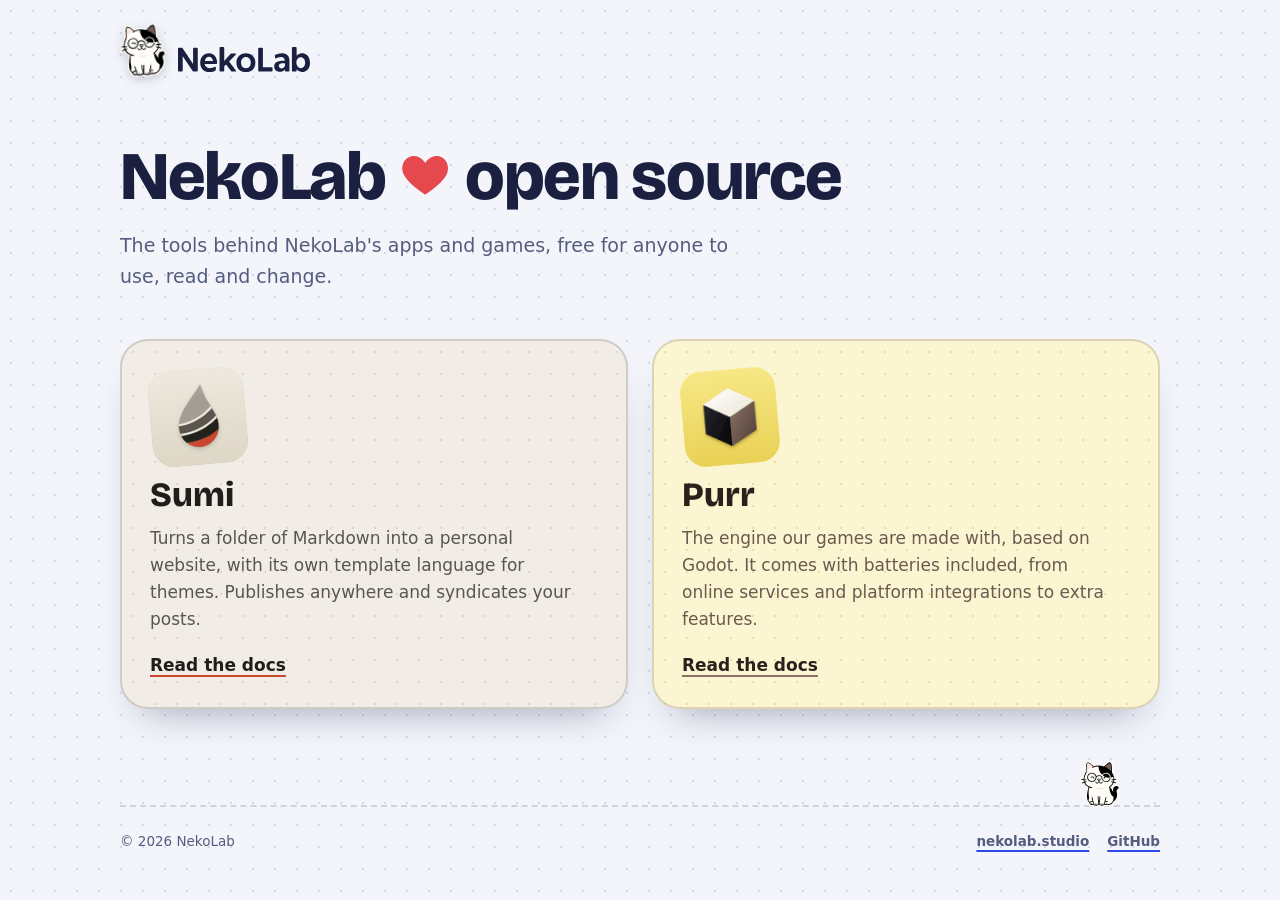
==== index.html @ dcd98b61 "Initial commit" ====
<!doctype html>
<html lang="en">
  <head>
    <meta charset="utf-8">
    <meta name="viewport" content="width=device-width, initial-scale=1">
    <title>Open source | NekoLab</title>
    <meta name="description" content="The open source tools behind NekoLab's apps and games.">
    <meta name="theme-color" content="#f3f5fb" media="(prefers-color-scheme: light)">
    <meta name="theme-color" content="#14172b" media="(prefers-color-scheme: dark)">
    <link rel="icon" href="/favicon.ico">
    <link rel="stylesheet" href="/styles.css">
  </head>
  <body>
    <div class="wrap">
      <header class="site-header">
        <a class="brand" href="https://nekolab.studio" aria-label="NekoLab home">
          <img class="brand-cat" src="/assets/nekolab-cat.svg" alt="" width="46" height="53">
          <svg class="wordmark" viewBox="62.7 939.4 898.6 171.5" aria-hidden="true">
          <path d="M197.24,950.63v150.06c0,3.18-2.58,5.76-5.76,5.76h-23.05c-1.97,0-3.82-.97-4.94-2.6l-68.84-100.62v97.47c0,3.17-2.57,5.76-5.76,5.76h-20.43c-3.19,0-5.76-2.58-5.76-5.76v-150.06c0-3.18,2.58-5.76,5.76-5.76h19.73c2.3,0,4.44,1.15,5.72,3.05l71.36,106.7v-104c0-3.18,2.58-5.76,5.76-5.76h20.44c3.18,0,5.76,2.58,5.76,5.76Z"/>
          <path d="M701.19,1078.07h-60.49v-127.7c0-3.18-2.58-5.76-5.76-5.76h-20.44c-3.18,0-5.76,2.58-5.76,5.76v150.31c0,3.18,2.58,5.76,5.76,5.76h86.69c2.88,0,5.22-2.34,5.22-5.22v-17.94c0-2.88-2.34-5.22-5.22-5.22Z"/>
          <path d="M907.88,981.83c-22.26,0-37.63,18.53-37.63,18.53v-54.63c0-3.19-2.57-5.76-5.76-5.76h-20.43c-3.19,0-5.76,2.57-5.76,5.76v154.96c0,3.17,2.57,5.76,5.76,5.76h20.43c3.19,0,5.76-2.58,5.76-5.76v-9.05c10.64,13.23,26.11,17.47,38.26,17.47,16.69,0,52.77-11.54,52.77-61.34s-31.13-65.94-53.4-65.94ZM899.28,1083.61c-12.08,0-24.65-8.53-29.03-25.1-1.07-3.96-1.65-8.39-1.65-13.25s.59-9.38,1.65-13.29c4.26-16.01,16.16-23.38,26.22-23.38,19.64,0,31.8,15.15,31.8,37.78s-14.04,37.24-29,37.24Z"/>
          <path d="M770.03,981.52c-23.39,0-39.54,9.31-44.84,12.84-1.18.79-1.88,2.12-1.88,3.54v15.28c0,3.19,3.38,5.26,6.21,3.79,7.3-3.8,20.19-9.26,34.01-9.26,16.06,0,23.88,5.86,26.72,25.34-.1,0-40.95-2.04-58.48,9.39-17.56,11.44-19.8,41.91-2.41,57.4,16.26,14.49,48.02,10.01,62.21-7.39v8.67c0,2.94,2.38,5.31,5.31,5.31h19.24c2.94,0,5.31-2.38,5.31-5.31v-71.38c0-33.21-22.53-48.22-51.39-48.22ZM766.27,1085.27c-19.37,0-25.05-29.2-2.49-33.63,10.56-2.07,20.34-1.39,27.75-.07.02,1.47.04,2.97.04,4.54v3.28c0,5.77-1.81,11.45-5.38,15.99-3.9,4.95-10.23,9.89-19.91,9.89Z"/>
          <path d="M524.98,981.52c-39.73,0-64.41,27.97-64.41,62.68s19.24,66.65,64.41,66.65,64.41-31.95,64.41-66.65-24.68-62.68-64.41-62.68ZM524.98,1084.14c-23.09,0-32.93-18.75-32.93-39.12s12.62-36.79,32.93-36.79,32.93,16.42,32.93,36.79-9.84,39.12-32.93,39.12Z"/>
          <path d="M273.16,981.61c-36.66,1.72-59.26,29-59.26,62.59s18.81,66.65,62.97,66.65c17.89,0,31.62-5.26,41.63-13.81,1.17-1,1.87-2.46,1.87-4v-14.43c0-3.64-3.9-5.96-7.09-4.21-7.21,3.98-19.39,9.13-34.07,9.13-21.89,0-32.37-16.07-35.33-28.08h78.39c3.74,0,6.83-2.96,6.94-6.69.85-27.59-13.38-67.15-56.04-67.15ZM245.22,1035.01c2.4-16.86,12.65-29.45,27.94-29.45s25.53,12.59,27.93,29.45h-55.87Z"/>
          <path d="M458.2,1100.66l-47.82-63.08,46.36-46.36c2.87-2.87.84-7.79-3.23-7.79h-28.68c-1.32,0-2.57.57-3.44,1.56l-43.98,50.35v-90.21c0-3.18-2.58-5.76-5.76-5.76h-20.44c-3.18,0-5.76,2.58-5.76,5.76v155.54c0,3.18,2.58,5.76,5.76,5.76h20.44c3.18,0,5.76-2.58,5.76-5.76v-30.14l12.69-12.69,34.59,47.12c.68.93,1.76,1.47,2.91,1.47h27.73c2.98,0,4.67-3.41,2.87-5.78Z"/>
        </svg>
        </a>
      </header>

      <main class="view">
        <section class="intro">
          <h1>NekoLab <span class="heart"><svg viewBox="0 0 24 24" aria-hidden="true"><path d="M12 21s-7.5-4.6-9.6-9.2C.9 8.3 3 4 7 4c2.2 0 3.7 1.3 5 3 1.3-1.7 2.8-3 5-3 4 0 6.1 4.3 4.6 7.8C19.5 16.4 12 21 12 21z"/></svg><span class="visually-hidden">loves</span></span> open source</h1>
          <p class="lede">The tools behind NekoLab's apps and games, free for anyone to use, read and change.</p>
        </section>

        <section class="block" aria-label="Projects">
          <div class="doors">
            <a class="door brand-sumi" href="/sumi/">
              <div class="door-top">
                <picture>
                  <source srcset="/assets/sumi-dark.png" media="(prefers-color-scheme: dark)">
                  <img class="door-icon" src="/assets/sumi.png" alt="" width="96" height="96">
                </picture>
              </div>
              <h2>Sumi</h2>
              <p>Turns a folder of Markdown into a personal website, with its own template language for themes. Publishes anywhere and syndicates your posts.</p>
              <span class="link">Read the docs</span>
            </a>

            <a class="door brand-purr" href="/purr/">
              <div class="door-top">
                <img class="door-icon" src="/assets/purr.svg" alt="" width="96" height="96">
              </div>
              <h2>Purr</h2>
              <p>The engine our games are made with, based on Godot. It comes with batteries included, from online services and platform integrations to extra features.</p>
              <span class="link">Read the docs</span>
            </a>
          </div>
        </section>
      </main>

      <footer class="footer-bar">
        <img class="footer-cat" src="/assets/nekolab-cat.svg" alt="" width="40" height="46">
        <div>© <span id="year">2026</span> NekoLab</div>
        <div class="footer-links">
          <a class="link" href="https://nekolab.studio">nekolab.studio</a>
          <a class="link" href="https://github.com/NekoLabStudio">GitHub</a>
        </div>
      </footer>
    </div>
    <script>document.getElementById("year").textContent = new Date().getFullYear();</script>
  </body>
</html>
---- styles.css ----
/*
  NekoLab open source.
  The studio's dot-grid lab notebook: ink and ballpoint blue with a yellow
  highlighter, titles in Bricolage Grotesque. Each project is a door into its
  own colours: Sumi's washi and vermilion, Purr's yellow tile and cocoa.
*/

@font-face {
  /* SIL Open Font License 1.1, see assets/bricolage-grotesque-OFL.txt. */
  font-family: "Bricolage Grotesque";
  src: url("assets/bricolage-grotesque.woff2") format("woff2");
  font-weight: 200 800;
  font-display: swap;
}

:root {
  color-scheme: light;
  --paper: #f3f5fb;
  --dots: #d3d9e9;
  --ink: #1b2040;
  --soft: #555c7e;
  --pen: #2f49e8;
  --marker: #ffe14a;
  --line: rgba(27, 32, 64, 0.16);
  --shadow: rgba(27, 32, 64, 0.45);
  --display: "Bricolage Grotesque", system-ui, sans-serif;
  --body: system-ui, -apple-system, "Segoe UI", Roboto, Helvetica, Arial, sans-serif;
  --ease: cubic-bezier(.2, .8, .2, 1);
}

@media (prefers-color-scheme: dark) {
  :root {
    color-scheme: dark;
    --paper: #14172b;
    --dots: #272c4b;
    --ink: #eef0fa;
    --soft: #a6accb;
    --pen: #9dadff;
    --marker: #6a5d14;
    --line: rgba(238, 240, 250, 0.18);
    --shadow: rgba(0, 0, 0, 0.6);
  }
}

/* Project colours. A brand class swaps the same tokens the studio uses. */
.brand-sumi {
  --paper: #f1ede6;
  --dots: #ddd6c9;
  --ink: #1f1e1b;
  --soft: #5a564f;
  --pen: #c8462c;
  --marker: #f3cdbf;
  --line: rgba(31, 30, 27, 0.16);
}

.brand-purr {
  --paper: #fcf5d2;
  --dots: #eadf9f;
  --ink: #2b211c;
  --soft: #6b5a50;
  --pen: #8a7266;
  --marker: #f7e886;
  --line: rgba(43, 33, 28, 0.16);
}

@media (prefers-color-scheme: dark) {
  .brand-sumi {
    --paper: #191816;
    --dots: #2b2926;
    --ink: #ece8e0;
    --soft: #a19c94;
    --pen: #e4694d;
    --marker: #6b2c1f;
    --line: rgba(236, 232, 224, 0.16);
  }

  .brand-purr {
    --paper: #1f1b12;
    --dots: #343020;
    --ink: #f6efd9;
    --soft: #c4b8a3;
    --pen: #e9d155;
    --marker: #5e5214;
    --line: rgba(246, 239, 217, 0.16);
  }
}

* { box-sizing: border-box; }

body {
  margin: 0;
  color: var(--ink);
  background:
    radial-gradient(var(--dots) 1.1px, transparent 1.3px) 0 0 / 22px 22px,
    var(--paper);
  font-family: var(--body);
  font-size: 17px;
  line-height: 1.6;
  -webkit-font-smoothing: antialiased;
}

img, svg { display: block; max-width: 100%; height: auto; }

a { color: inherit; }

h1, h2 {
  margin: 0;
  font-family: var(--display);
  font-weight: 800;
  line-height: 1.05;
  text-wrap: balance;
}

h1 { font-size: clamp(40px, 6.4vw, 68px); letter-spacing: -0.02em; }

p { margin: 0; }

:focus-visible {
  outline: 3px solid var(--pen);
  outline-offset: 3px;
  border-radius: 6px;
}

.wrap {
  max-width: 1080px;
  margin: 0 auto;
  padding: 24px 20px 48px;
}

/* Text links get a swipe of highlighter on hover. */
.link {
  font-weight: 650;
  text-decoration: underline;
  text-decoration-color: var(--pen);
  text-decoration-thickness: 2px;
  text-underline-offset: 4px;
  background: linear-gradient(var(--marker), var(--marker)) no-repeat 0 88% / 0% 42%;
  transition: background-size 0.3s var(--ease);
}

.link:hover,
.door:hover .link {
  background-size: 100% 42%;
}

/* ---------- Header ---------- */

.site-header { padding-bottom: 40px; }

.brand {
  display: inline-flex;
  align-items: flex-end;
  gap: 12px;
  text-decoration: none;
}

.brand-cat {
  width: 46px;
  transform: rotate(-4deg);
  filter: drop-shadow(0 3px 5px rgba(27, 32, 64, 0.2));
  transition: transform 0.4s var(--ease);
}

.brand:hover .brand-cat { transform: rotate(4deg) scale(1.06); }

/* The logo's own lettering, inked in the page's colour. */
.wordmark {
  width: 132px;
  margin-bottom: 5px;
  fill: currentColor;
}

/* ---------- Page ---------- */

.view {
  display: grid;
  gap: 48px;
}

.intro {
  display: grid;
  gap: 18px;
  padding-top: 16px;
}

/* "loves", as a heart that beats now and then. */
.heart {
  display: inline-block;
  width: 0.8em;
  height: 0.8em;
  vertical-align: -0.04em;
  color: #e5484d;
}

.heart svg {
  width: 100%;
  height: 100%;
  fill: currentColor;
  animation: heartbeat 6s ease-in-out infinite;
}

@media (prefers-color-scheme: dark) {
  .heart { color: #ff6b72; }
}

/* Two quick beats, then a long rest. */
@keyframes heartbeat {
  0%, 12%, 100% { transform: scale(1); }
  4% { transform: scale(1.14); }
  8% { transform: scale(1.08); }
}

.visually-hidden {
  position: absolute;
  width: 1px;
  height: 1px;
  overflow: hidden;
  clip-path: inset(50%);
  white-space: nowrap;
}

.lede {
  max-width: 54ch;
  font-size: 19px;
  color: var(--soft);
}

/* ---------- Project doors ---------- */

.doors {
  display: grid;
  grid-template-columns: repeat(2, 1fr);
  gap: 24px;
}

.door {
  display: grid;
  grid-template-rows: 1fr auto auto auto;
  justify-items: start;
  gap: 12px;
  min-height: 340px;
  padding: 28px;
  border: 2px solid var(--line);
  border-radius: 28px;
  color: var(--ink);
  background:
    radial-gradient(var(--dots) 1.1px, transparent 1.3px) 0 0 / 22px 22px,
    var(--paper);
  box-shadow: 0 22px 40px -24px var(--shadow);
  text-decoration: none;
  transition: transform 0.4s var(--ease), box-shadow 0.4s var(--ease);
}

.door:hover {
  transform: translateY(-5px) rotate(-0.6deg);
  box-shadow: 0 30px 48px -24px var(--shadow);
}

.door + .door:hover { transform: translateY(-5px) rotate(0.6deg); }

.door-top {
  display: flex;
  align-items: flex-start;
  justify-content: space-between;
  gap: 16px;
  width: 100%;
}

.door-icon {
  width: 96px;
  border-radius: 22px;
  transform: rotate(-5deg);
  transition: transform 0.4s var(--ease);
}

.door:hover .door-icon { transform: rotate(0deg) scale(1.05); }

.door h2 { font-size: 34px; }

.door p {
  max-width: 40ch;
  color: var(--soft);
}

.door .link { margin-top: 6px; }

/* ---------- Footer ---------- */

.footer-bar {
  position: relative;
  display: flex;
  flex-wrap: wrap;
  align-items: flex-end;
  justify-content: space-between;
  gap: 12px 24px;
  margin-top: 96px;
  padding-top: 24px;
  border-top: 2px dashed var(--line);
  color: var(--soft);
  font-size: 13.5px;
}

/* The cat supervising QA, sitting on the footer line. */
.footer-cat {
  position: absolute;
  right: 40px;
  bottom: 100%;
  width: 40px;
}

.footer-links {
  display: flex;
  flex-wrap: wrap;
  gap: 18px;
}

/* ---------- Small screens ---------- */

@media (max-width: 760px) {
  .doors { grid-template-columns: 1fr; }
  .door { min-height: 0; }
}

@media (prefers-reduced-motion: reduce) {
  * { transition: none !important; animation: none !important; }
}
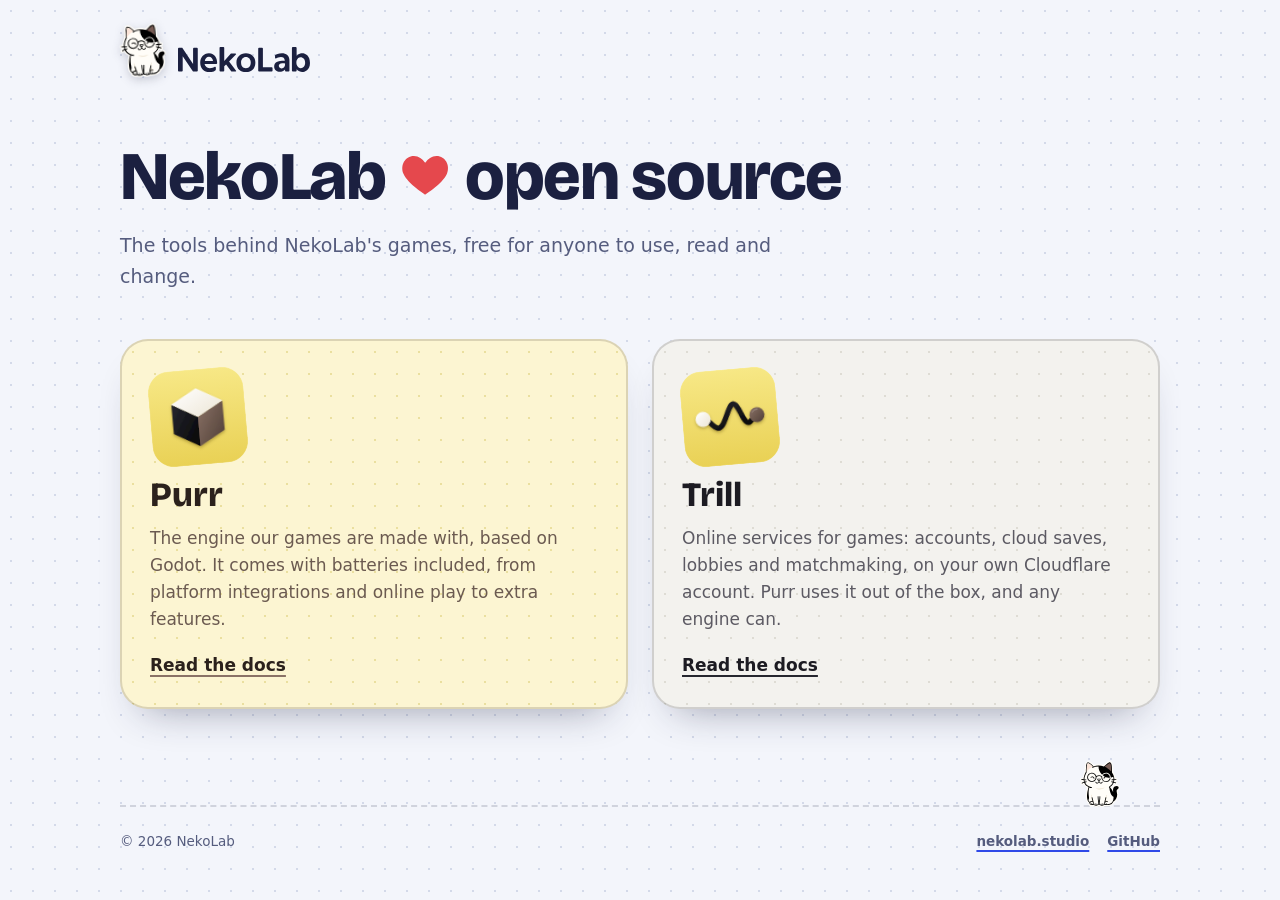
==== commit bf9276f1: "Add Trill, remove Sumi" ====
--- a/index.html
+++ b/index.html
@@ -4,7 +4,7 @@
     <meta charset="utf-8">
     <meta name="viewport" content="width=device-width, initial-scale=1">
     <title>Open source | NekoLab</title>
-    <meta name="description" content="The open source tools behind NekoLab's apps and games.">
+    <meta name="description" content="The open source tools behind NekoLab's games.">
     <meta name="theme-color" content="#f3f5fb" media="(prefers-color-scheme: light)">
     <meta name="theme-color" content="#14172b" media="(prefers-color-scheme: dark)">
     <link rel="icon" href="/favicon.ico">
@@ -30,29 +30,26 @@
       <main class="view">
         <section class="intro">
           <h1>NekoLab <span class="heart"><svg viewBox="0 0 24 24" aria-hidden="true"><path d="M12 21s-7.5-4.6-9.6-9.2C.9 8.3 3 4 7 4c2.2 0 3.7 1.3 5 3 1.3-1.7 2.8-3 5-3 4 0 6.1 4.3 4.6 7.8C19.5 16.4 12 21 12 21z"/></svg><span class="visually-hidden">loves</span></span> open source</h1>
-          <p class="lede">The tools behind NekoLab's apps and games, free for anyone to use, read and change.</p>
+          <p class="lede">The tools behind NekoLab's games, free for anyone to use, read and change.</p>
         </section>
 
         <section class="block" aria-label="Projects">
           <div class="doors">
-            <a class="door brand-sumi" href="/sumi/">
-              <div class="door-top">
-                <picture>
-                  <source srcset="/assets/sumi-dark.png" media="(prefers-color-scheme: dark)">
-                  <img class="door-icon" src="/assets/sumi.png" alt="" width="96" height="96">
-                </picture>
-              </div>
-              <h2>Sumi</h2>
-              <p>Turns a folder of Markdown into a personal website, with its own template language for themes. Publishes anywhere and syndicates your posts.</p>
-              <span class="link">Read the docs</span>
-            </a>
-
             <a class="door brand-purr" href="/purr/">
               <div class="door-top">
                 <img class="door-icon" src="/assets/purr.svg" alt="" width="96" height="96">
               </div>
               <h2>Purr</h2>
-              <p>The engine our games are made with, based on Godot. It comes with batteries included, from online services and platform integrations to extra features.</p>
+              <p>The engine our games are made with, based on Godot. It comes with batteries included, from platform integrations and online play to extra features.</p>
+              <span class="link">Read the docs</span>
+            </a>
+
+            <a class="door brand-trill" href="/trill/">
+              <div class="door-top">
+                <img class="door-icon" src="/assets/trill.svg" alt="" width="96" height="96">
+              </div>
+              <h2>Trill</h2>
+              <p>Online services for games: accounts, cloud saves, lobbies and matchmaking, on your own Cloudflare account. Purr uses it out of the box, and any engine can.</p>
               <span class="link">Read the docs</span>
             </a>
           </div>
--- a/styles.css
+++ b/styles.css
@@ -2,7 +2,7 @@
   NekoLab open source.
   The studio's dot-grid lab notebook: ink and ballpoint blue with a yellow
   highlighter, titles in Bricolage Grotesque. Each project is a door into its
-  own colours: Sumi's washi and vermilion, Purr's yellow tile and cocoa.
+  own colours: Purr's yellow tile and cocoa, Trill's cream and ink.
 */
 
 @font-face {
@@ -43,16 +43,6 @@
 }
 
 /* Project colours. A brand class swaps the same tokens the studio uses. */
-.brand-sumi {
-  --paper: #f1ede6;
-  --dots: #ddd6c9;
-  --ink: #1f1e1b;
-  --soft: #5a564f;
-  --pen: #c8462c;
-  --marker: #f3cdbf;
-  --line: rgba(31, 30, 27, 0.16);
-}
-
 .brand-purr {
   --paper: #fcf5d2;
   --dots: #eadf9f;
@@ -63,17 +53,17 @@
   --line: rgba(43, 33, 28, 0.16);
 }
 
+.brand-trill {
+  --paper: #f3f2ee;
+  --dots: #dedcd4;
+  --ink: #1c1b22;
+  --soft: #5c5a63;
+  --pen: #26272f;
+  --marker: #f7e886;
+  --line: rgba(28, 27, 34, 0.16);
+}
+
 @media (prefers-color-scheme: dark) {
-  .brand-sumi {
-    --paper: #191816;
-    --dots: #2b2926;
-    --ink: #ece8e0;
-    --soft: #a19c94;
-    --pen: #e4694d;
-    --marker: #6b2c1f;
-    --line: rgba(236, 232, 224, 0.16);
-  }
-
   .brand-purr {
     --paper: #1f1b12;
     --dots: #343020;
@@ -82,6 +72,16 @@
     --pen: #e9d155;
     --marker: #5e5214;
     --line: rgba(246, 239, 217, 0.16);
+  }
+
+  .brand-trill {
+    --paper: #18171c;
+    --dots: #2a2930;
+    --ink: #f3f2ee;
+    --soft: #a9a7ae;
+    --pen: #e9d155;
+    --marker: #4a4416;
+    --line: rgba(243, 242, 238, 0.16);
   }
 }
 
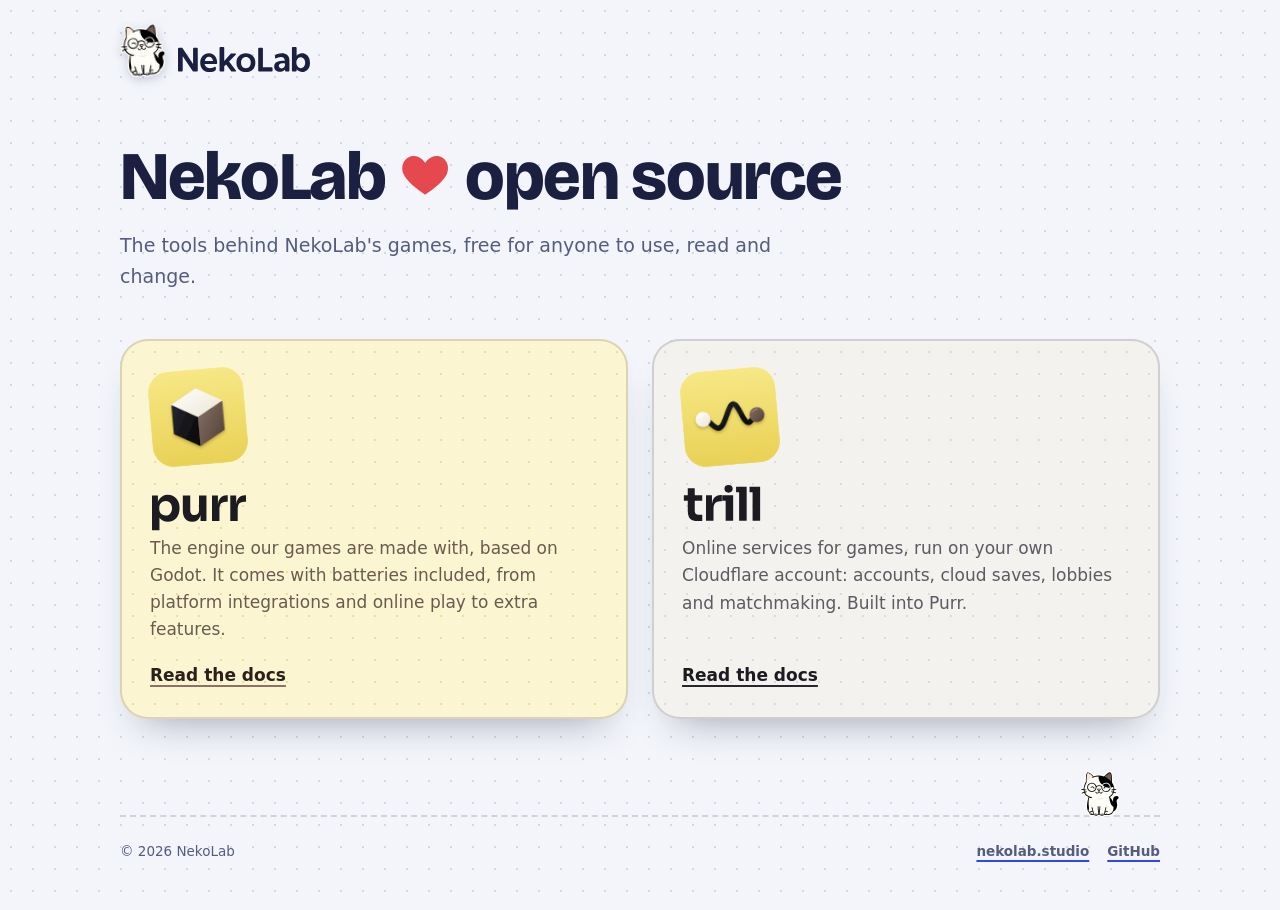
==== commit 519405e4: "Use the wordmarks for project titles" ====
--- a/index.html
+++ b/index.html
@@ -39,7 +39,12 @@
               <div class="door-top">
                 <img class="door-icon" src="/assets/purr.svg" alt="" width="96" height="96">
               </div>
-              <h2>Purr</h2>
+              <h2 class="door-title">
+                <picture>
+                  <source srcset="/assets/purr-wordmark-light.svg" media="(prefers-color-scheme: dark)">
+                  <img src="/assets/purr-wordmark.svg" alt="Purr" width="98" height="39">
+                </picture>
+              </h2>
               <p>The engine our games are made with, based on Godot. It comes with batteries included, from platform integrations and online play to extra features.</p>
               <span class="link">Read the docs</span>
             </a>
@@ -48,8 +53,13 @@
               <div class="door-top">
                 <img class="door-icon" src="/assets/trill.svg" alt="" width="96" height="96">
               </div>
-              <h2>Trill</h2>
-              <p>Online services for games: accounts, cloud saves, lobbies and matchmaking, on your own Cloudflare account. Purr uses it out of the box, and any engine can.</p>
+              <h2 class="door-title">
+                <picture>
+                  <source srcset="/assets/trill-wordmark-light.svg" media="(prefers-color-scheme: dark)">
+                  <img src="/assets/trill-wordmark.svg" alt="Trill" width="80" height="40">
+                </picture>
+              </h2>
+              <p>Online services for games, run on your own Cloudflare account: accounts, cloud saves, lobbies and matchmaking. Built into Purr.</p>
               <span class="link">Read the docs</span>
             </a>
           </div>
--- a/styles.css
+++ b/styles.css
@@ -235,7 +235,7 @@
 
 .door {
   display: grid;
-  grid-template-rows: 1fr auto auto auto;
+  grid-template-rows: auto auto 1fr auto;
   justify-items: start;
   gap: 12px;
   min-height: 340px;
@@ -277,7 +277,14 @@
 
 .door h2 { font-size: 34px; }
 
+/* The wordmarks at one scale (40px for Trill's 856 units), so their letters match; Purr's box
+   reaches below for its "p", so it moves down to share Trill's baseline. */
+.door-title { margin-top: 6px; }
+.door-title img { display: block; height: auto; }
+.brand-purr .door-title { margin-top: 15.5px; margin-bottom: -9px; }
+
 .door p {
+  align-self: start;
   max-width: 40ch;
   color: var(--soft);
 }
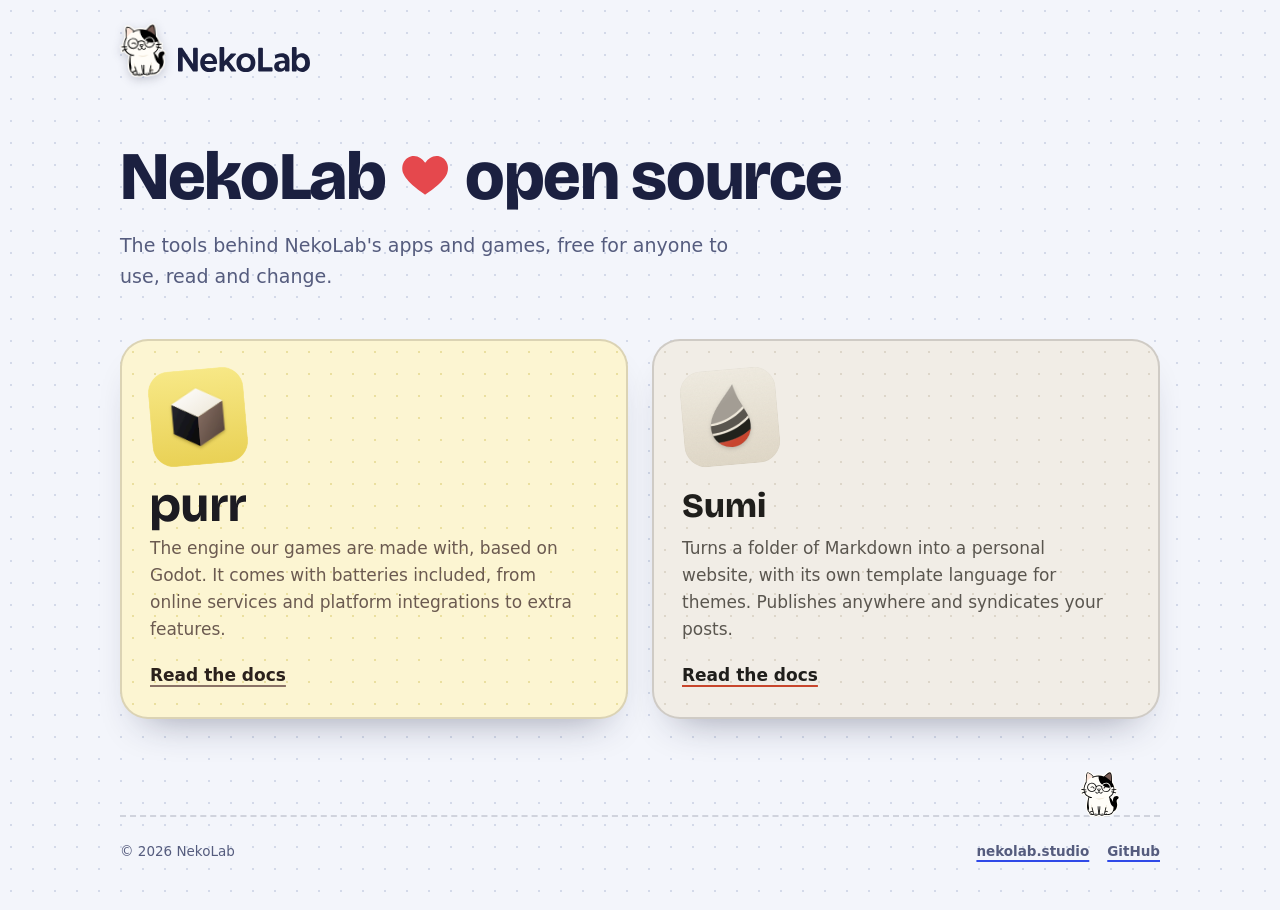
==== commit 18435195: "Restore Sumi, remove Trill" ====
--- a/index.html
+++ b/index.html
@@ -4,11 +4,11 @@
     <meta charset="utf-8">
     <meta name="viewport" content="width=device-width, initial-scale=1">
     <title>Open source | NekoLab</title>
-    <meta name="description" content="The open source tools behind NekoLab's games.">
+    <meta name="description" content="The open source tools behind NekoLab's apps and games.">
     <meta name="theme-color" content="#f3f5fb" media="(prefers-color-scheme: light)">
     <meta name="theme-color" content="#14172b" media="(prefers-color-scheme: dark)">
     <link rel="icon" href="/favicon.ico">
-    <link rel="stylesheet" href="/styles.css">
+    <link rel="stylesheet" href="/styles.css?v=3">
   </head>
   <body>
     <div class="wrap">
@@ -30,7 +30,7 @@
       <main class="view">
         <section class="intro">
           <h1>NekoLab <span class="heart"><svg viewBox="0 0 24 24" aria-hidden="true"><path d="M12 21s-7.5-4.6-9.6-9.2C.9 8.3 3 4 7 4c2.2 0 3.7 1.3 5 3 1.3-1.7 2.8-3 5-3 4 0 6.1 4.3 4.6 7.8C19.5 16.4 12 21 12 21z"/></svg><span class="visually-hidden">loves</span></span> open source</h1>
-          <p class="lede">The tools behind NekoLab's games, free for anyone to use, read and change.</p>
+          <p class="lede">The tools behind NekoLab's apps and games, free for anyone to use, read and change.</p>
         </section>
 
         <section class="block" aria-label="Projects">
@@ -45,23 +45,22 @@
                   <img src="/assets/purr-wordmark.svg" alt="Purr" width="98" height="39">
                 </picture>
               </h2>
-              <p>The engine our games are made with, based on Godot. It comes with batteries included, from platform integrations and online play to extra features.</p>
+              <p>The engine our games are made with, based on Godot. It comes with batteries included, from online services and platform integrations to extra features.</p>
               <span class="link">Read the docs</span>
             </a>
 
-            <a class="door brand-trill" href="/trill/">
+            <a class="door brand-sumi" href="/sumi/">
               <div class="door-top">
-                <img class="door-icon" src="/assets/trill.svg" alt="" width="96" height="96">
+                <picture>
+                  <source srcset="/assets/sumi-dark.png" media="(prefers-color-scheme: dark)">
+                  <img class="door-icon" src="/assets/sumi.png" alt="" width="96" height="96">
+                </picture>
               </div>
-              <h2 class="door-title">
-                <picture>
-                  <source srcset="/assets/trill-wordmark-light.svg" media="(prefers-color-scheme: dark)">
-                  <img src="/assets/trill-wordmark.svg" alt="Trill" width="80" height="40">
-                </picture>
-              </h2>
-              <p>Online services for games, run on your own Cloudflare account: accounts, cloud saves, lobbies and matchmaking. Built into Purr.</p>
+              <h2>Sumi</h2>
+              <p>Turns a folder of Markdown into a personal website, with its own template language for themes. Publishes anywhere and syndicates your posts.</p>
               <span class="link">Read the docs</span>
             </a>
+
           </div>
         </section>
       </main>
--- a/styles.css
+++ b/styles.css
@@ -2,7 +2,7 @@
   NekoLab open source.
   The studio's dot-grid lab notebook: ink and ballpoint blue with a yellow
   highlighter, titles in Bricolage Grotesque. Each project is a door into its
-  own colours: Purr's yellow tile and cocoa, Trill's cream and ink.
+  own colours: Purr's yellow tile and cocoa, Sumi's washi and vermilion.
 */
 
 @font-face {
@@ -53,14 +53,14 @@
   --line: rgba(43, 33, 28, 0.16);
 }
 
-.brand-trill {
-  --paper: #f3f2ee;
-  --dots: #dedcd4;
-  --ink: #1c1b22;
-  --soft: #5c5a63;
-  --pen: #26272f;
-  --marker: #f7e886;
-  --line: rgba(28, 27, 34, 0.16);
+.brand-sumi {
+  --paper: #f1ede6;
+  --dots: #ddd6c9;
+  --ink: #1f1e1b;
+  --soft: #5a564f;
+  --pen: #c8462c;
+  --marker: #f3cdbf;
+  --line: rgba(31, 30, 27, 0.16);
 }
 
 @media (prefers-color-scheme: dark) {
@@ -74,14 +74,14 @@
     --line: rgba(246, 239, 217, 0.16);
   }
 
-  .brand-trill {
-    --paper: #18171c;
-    --dots: #2a2930;
-    --ink: #f3f2ee;
-    --soft: #a9a7ae;
-    --pen: #e9d155;
-    --marker: #4a4416;
-    --line: rgba(243, 242, 238, 0.16);
+  .brand-sumi {
+    --paper: #191816;
+    --dots: #2b2926;
+    --ink: #ece8e0;
+    --soft: #a19c94;
+    --pen: #e4694d;
+    --marker: #6b2c1f;
+    --line: rgba(236, 232, 224, 0.16);
   }
 }
 
@@ -277,11 +277,12 @@
 
 .door h2 { font-size: 34px; }
 
-/* The wordmarks at one scale (40px for Trill's 856 units), so their letters match; Purr's box
-   reaches below for its "p", so it moves down to share Trill's baseline. */
+/* Purr's wordmark box reaches below for its "p", so it moves down; Sumi's title, set in type,
+   moves down to share its baseline. */
 .door-title { margin-top: 6px; }
 .door-title img { display: block; height: auto; }
 .brand-purr .door-title { margin-top: 15.5px; margin-bottom: -9px; }
+.brand-sumi h2 { margin-top: 11px; margin-bottom: -1px; }
 
 .door p {
   align-self: start;
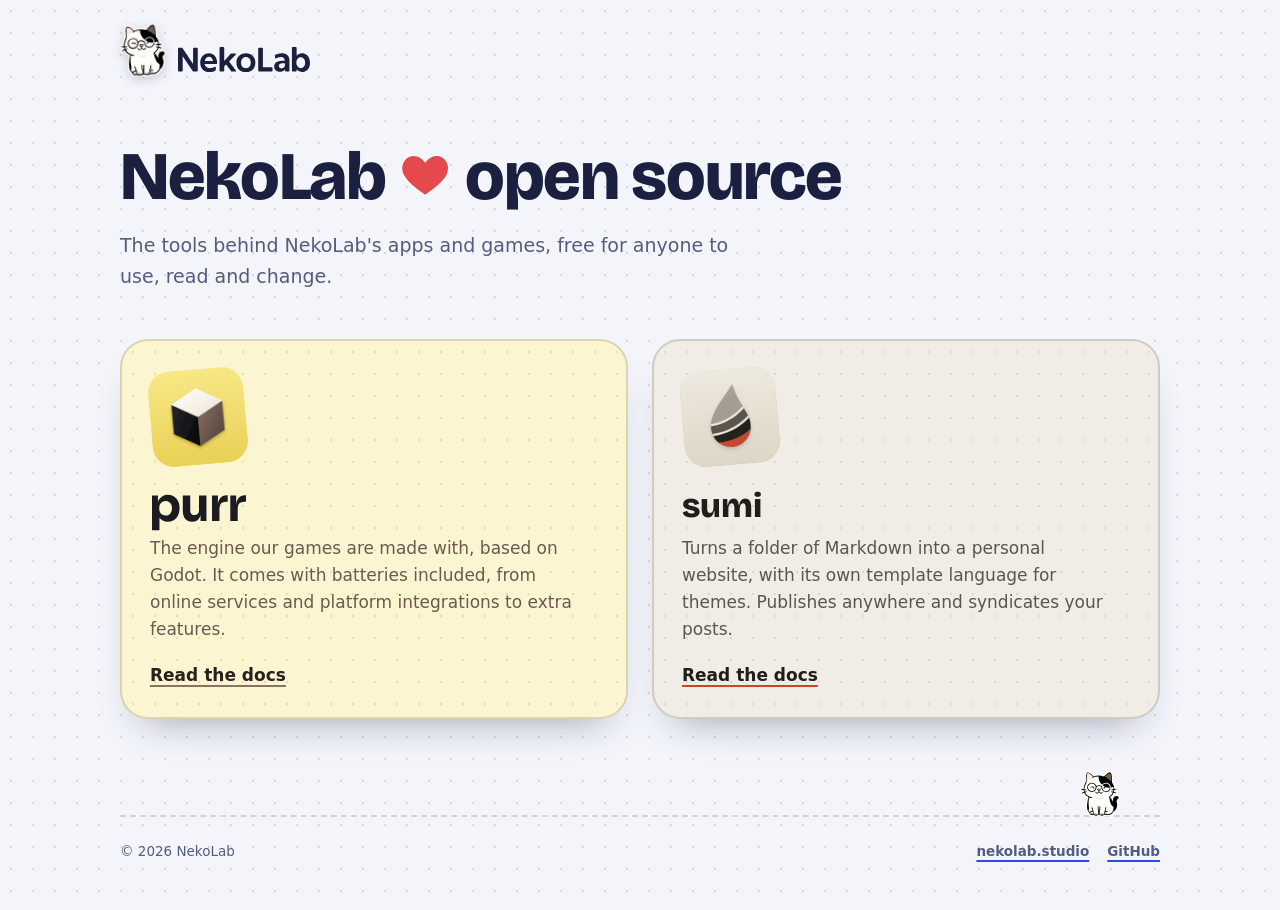
==== commit c3eb594c: "Lowercase the sumi title, like purr" ====
--- a/index.html
+++ b/index.html
@@ -56,7 +56,7 @@
                   <img class="door-icon" src="/assets/sumi.png" alt="" width="96" height="96">
                 </picture>
               </div>
-              <h2>Sumi</h2>
+              <h2>sumi</h2>
               <p>Turns a folder of Markdown into a personal website, with its own template language for themes. Publishes anywhere and syndicates your posts.</p>
               <span class="link">Read the docs</span>
             </a>
